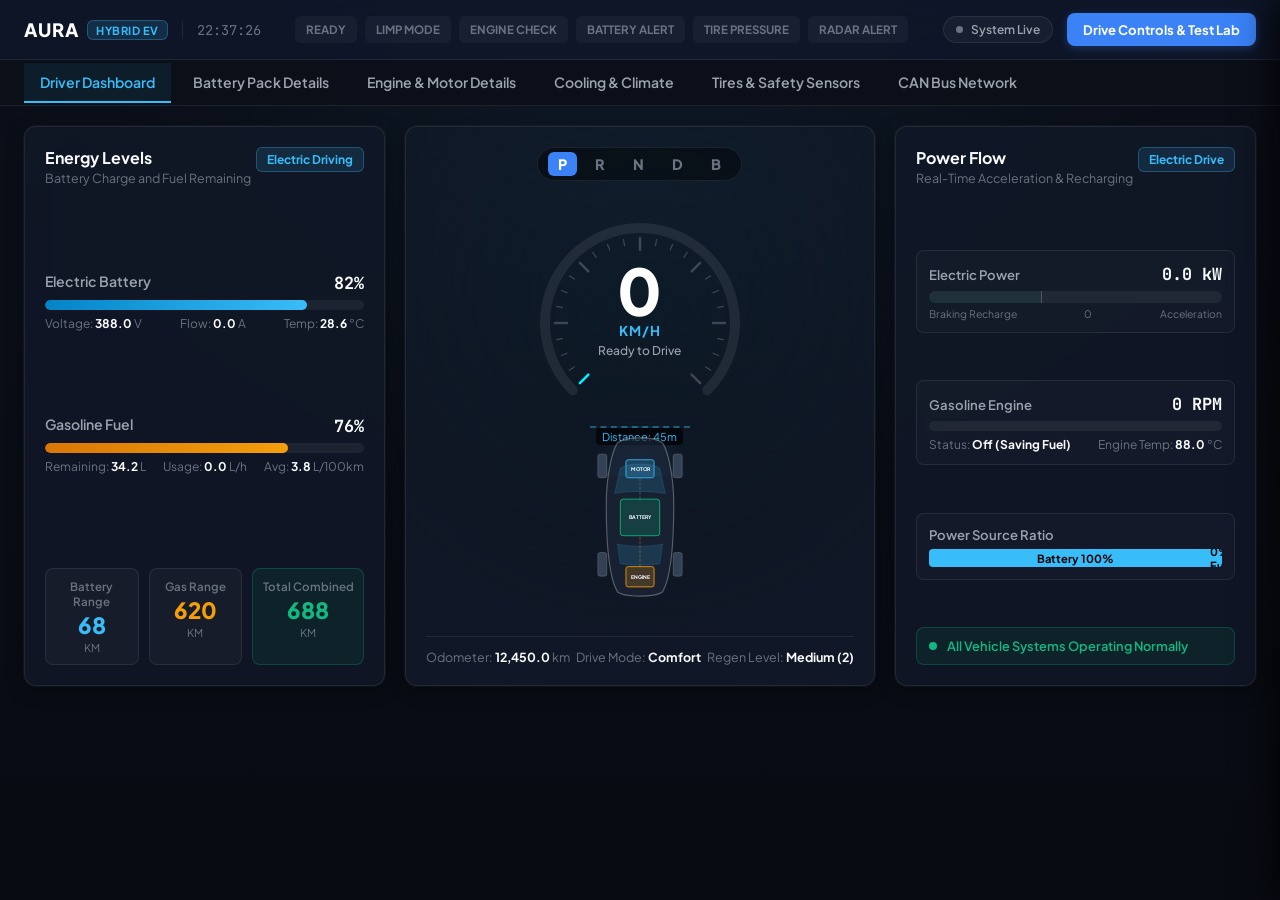
==== static/index.html @ 68050542 "Initial commit: AURA Hybrid EV dashboard & simulation architecture" ====
<!DOCTYPE html>
<html lang="en">
<head>
  <meta charset="UTF-8">
  <meta name="viewport" content="width=device-width, initial-scale=1.0">
  <title>AURA Hybrid Electric Vehicle Dashboard</title>
  <link rel="preconnect" href="https://fonts.googleapis.com">
  <link rel="preconnect" href="https://fonts.gstatic.com" crossorigin>
  <link href="https://fonts.googleapis.com/css2?family=Plus+Jakarta+Sans:wght@400;500;600;700;800&family=JetBrains+Mono:wght@400;600&display=swap" rel="stylesheet">
  <link rel="stylesheet" href="/static/css/dashboard.css">
</head>
<body class="theme-clean-dark">

  <!-- Top Status Bar -->
  <header class="cluster-header">
    <div class="header-left">
      <div class="brand-logo">
        <span class="brand-text">AURA</span>
        <span class="badge-hybrid">HYBRID EV</span>
      </div>
      <div class="system-time" id="system-time">12:00:00</div>
    </div>

    <!-- Safety Status Indicator Telltales (Clean Minimalist Text Badges) -->
    <div class="header-center-telltales">
      <div class="telltale" id="tt-ready">READY</div>
      <div class="telltale" id="tt-limp">LIMP MODE</div>
      <div class="telltale" id="tt-mil">ENGINE CHECK</div>
      <div class="telltale" id="tt-batt">BATTERY ALERT</div>
      <div class="telltale" id="tt-tpms">TIRE PRESSURE</div>
      <div class="telltale" id="tt-radar">RADAR ALERT</div>
    </div>

    <div class="header-right">
      <div class="status-pill" id="can-bus-indicator">
        <span class="status-dot active"></span>
        <span class="status-text">System Live</span>
      </div>
      <button class="btn-toggle-drawer" id="btn-toggle-controls">Drive Controls & Test Lab</button>
    </div>
  </header>

  <!-- Top Navigation View Tabs -->
  <nav class="view-navbar">
    <button class="nav-tab active" data-tab="cockpit">Driver Dashboard</button>
    <button class="nav-tab" data-tab="bms">Battery Pack Details</button>
    <button class="nav-tab" data-tab="powertrain">Engine & Motor Details</button>
    <button class="nav-tab" data-tab="thermal">Cooling & Climate</button>
    <button class="nav-tab" data-tab="chassis">Tires & Safety Sensors</button>
    <button class="nav-tab" data-tab="can-bus">CAN Bus Network</button>
  </nav>

  <!-- Main Display Screen -->
  <main class="cluster-main">

    <!-- ==================== 1. PRIMARY DRIVER COCKPIT VIEW ==================== -->
    <section class="view-panel active" id="panel-cockpit">
      <div class="cockpit-grid">

        <!-- Left Column: Energy Dual Reservoirs & Range -->
        <div class="cockpit-card energy-card">
          <div class="card-header">
            <div>
              <h3>Energy Levels</h3>
              <span class="card-subtitle">Battery Charge and Fuel Remaining</span>
            </div>
            <span class="badge-mode" id="powertrain-mode-badge">Electric Driving</span>
          </div>

          <!-- Battery SoC -->
          <div class="energy-reservoir">
            <div class="reservoir-header">
              <span class="res-title">Electric Battery</span>
              <span class="res-val" id="disp-soc-pct">82%</span>
            </div>
            <div class="progress-track">
              <div class="progress-bar bar-battery" id="bar-battery-soc" style="width: 82%;"></div>
            </div>
            <div class="reservoir-sub">
              <span>Voltage: <strong id="disp-pack-v">388.0</strong> V</span>
              <span>Flow: <strong id="disp-pack-a">0.0</strong> A</span>
              <span>Temp: <strong id="disp-pack-temp">28.6</strong> °C</span>
            </div>
          </div>

          <!-- Fuel Tank -->
          <div class="energy-reservoir">
            <div class="reservoir-header">
              <span class="res-title">Gasoline Fuel</span>
              <span class="res-val" id="disp-fuel-pct">76%</span>
            </div>
            <div class="progress-track">
              <div class="progress-bar bar-fuel" id="bar-fuel-level" style="width: 76%;"></div>
            </div>
            <div class="reservoir-sub">
              <span>Remaining: <strong id="disp-fuel-litres">34.2</strong> L</span>
              <span>Usage: <strong id="disp-fuel-flow">0.0</strong> L/h</span>
              <span>Avg: <strong id="disp-avg-fuel">3.8</strong> L/100km</span>
            </div>
          </div>

          <!-- Range Summary Cards -->
          <div class="range-triad">
            <div class="range-box ev-box">
              <span class="range-label">Battery Range</span>
              <span class="range-number" id="disp-ev-range">68</span>
              <span class="range-unit">KM</span>
            </div>
            <div class="range-box fuel-box">
              <span class="range-label">Gas Range</span>
              <span class="range-number" id="disp-fuel-range">620</span>
              <span class="range-unit">KM</span>
            </div>
            <div class="range-box total-box">
              <span class="range-label">Total Combined</span>
              <span class="range-number" id="disp-total-range">688</span>
              <span class="range-unit">KM</span>
            </div>
          </div>
        </div>

        <!-- Center Column: Speedometer & Car ADAS View -->
        <div class="cockpit-card center-hud-card">
          <!-- Gear Selection Ribbon -->
          <div class="gear-selector-bar">
            <span class="gear-btn active" id="gear-p">P</span>
            <span class="gear-btn" id="gear-r">R</span>
            <span class="gear-btn" id="gear-n">N</span>
            <span class="gear-btn" id="gear-d">D</span>
            <span class="gear-btn" id="gear-b">B</span>
          </div>

          <!-- Speedometer Dial -->
          <div class="speedo-container">
            <canvas id="speedo-canvas" width="320" height="210"></canvas>
            <div class="speedo-overlay">
              <div class="speed-digits" id="disp-speed-kmh">0</div>
              <div class="speed-unit">KM/H</div>
              <div class="speed-sub" id="disp-powertrain-desc">Ready to Drive</div>
            </div>
          </div>

          <!-- Top-Down Car Visualizer -->
          <div class="vehicle-stage">
            <div class="blindspot-radar left" id="radar-blind-l"></div>
            <div class="radar-cone" id="radar-front-cone">
              <span class="radar-dist-tag" id="radar-dist-text">Distance: 45m</span>
            </div>
            <div class="blindspot-radar right" id="radar-blind-r"></div>

            <svg class="car-wireframe-svg" viewBox="0 0 200 320">
              <!-- Vehicle outline -->
              <path d="M 60 30 C 75 18, 125 18, 140 30 C 150 45, 160 90, 160 140 C 160 210, 155 270, 140 295 C 125 305, 75 305, 60 295 C 45 270, 40 210, 40 140 C 40 90, 50 45, 60 30 Z" class="chassis-outline"/>
              <path d="M 65 75 C 80 65, 120 65, 135 75 L 145 120 C 120 115, 80 115, 55 120 Z" class="glass-section"/>
              <path d="M 60 210 C 80 215, 120 215, 140 210 L 135 245 C 115 248, 85 248, 65 245 Z" class="glass-section"/>

              <!-- Tires -->
              <rect x="25" y="50" width="16" height="42" rx="4" class="tire-graphic" id="tire-fl-glyph"/>
              <rect x="159" y="50" width="16" height="42" rx="4" class="tire-graphic" id="tire-fr-glyph"/>
              <rect x="25" y="225" width="16" height="42" rx="4" class="tire-graphic" id="tire-rl-glyph"/>
              <rect x="159" y="225" width="16" height="42" rx="4" class="tire-graphic" id="tire-rr-glyph"/>

              <!-- Components -->
              <rect x="75" y="60" width="50" height="32" rx="4" class="component-box comp-motor"/>
              <text x="100" y="80" text-anchor="middle" class="comp-text">MOTOR</text>

              <rect x="65" y="130" width="70" height="65" rx="5" class="component-box comp-battery"/>
              <text x="100" y="165" text-anchor="middle" class="comp-text">BATTERY</text>

              <rect x="75" y="250" width="50" height="36" rx="4" class="component-box comp-ice"/>
              <text x="100" y="272" text-anchor="middle" class="comp-text">ENGINE</text>

              <!-- Flow lines -->
              <path d="M 100 130 L 100 92" class="flow-line flow-ev" id="flow-batt-motor"/>
              <path d="M 100 250 L 100 195" class="flow-line flow-ice" id="flow-ice-batt"/>
            </svg>
          </div>

          <!-- Bottom Summary Bar -->
          <div class="cockpit-footer-bar">
            <span>Odometer: <strong id="disp-odometer">12,450.0</strong> km</span>
            <span>Drive Mode: <strong id="disp-drive-mode">Comfort</strong></span>
            <span>Regen Level: <strong id="disp-regen-badge">Medium (2)</strong></span>
          </div>
        </div>

        <!-- Right Column: Power Flow & Engine State -->
        <div class="cockpit-card power-card">
          <div class="card-header">
            <div>
              <h3>Power Flow</h3>
              <span class="card-subtitle">Real-Time Acceleration & Recharging</span>
            </div>
            <span class="status-tag" id="disp-flow-status">Electric Drive</span>
          </div>

          <!-- Electric Motor Power / Regen Gauge -->
          <div class="metric-block">
            <div class="metric-header-row">
              <span class="metric-title">Electric Power</span>
              <span class="metric-value" id="disp-motor-kw">0.0 kW</span>
            </div>
            <div class="dual-power-bar">
              <div class="bar-regen-zone">
                <div class="bar-fill regen-fill" id="bar-regen-fill" style="width: 0%;"></div>
              </div>
              <div class="bar-power-zone">
                <div class="bar-fill power-fill" id="bar-power-fill" style="width: 0%;"></div>
              </div>
            </div>
            <div class="power-axis-labels">
              <span>Braking Recharge</span>
              <span>0</span>
              <span>Acceleration</span>
            </div>
          </div>

          <!-- Gas Engine Status -->
          <div class="metric-block">
            <div class="metric-header-row">
              <span class="metric-title">Gasoline Engine</span>
              <span class="metric-value" id="disp-ice-rpm">0 RPM</span>
            </div>
            <div class="progress-track">
              <div class="progress-bar bar-tacho" id="bar-tacho-rpm" style="width: 0%;"></div>
            </div>
            <div class="ice-sub-metrics">
              <span>Status: <strong id="disp-ice-state-text">Off (Saving Fuel)</strong></span>
              <span>Engine Temp: <strong id="disp-ice-temp">88.0</strong> °C</span>
            </div>
          </div>

          <!-- Power Split Ratio -->
          <div class="metric-block">
            <div class="metric-header-row">
              <span class="metric-title">Power Source Ratio</span>
            </div>
            <div class="split-meter">
              <div class="split-segment ev-split" id="split-ev-bar" style="width: 100%;">Battery 100%</div>
              <div class="split-segment ice-split" id="split-ice-bar" style="width: 0%;">0% Fuel</div>
            </div>
          </div>

          <!-- Diagnostic Notification Box -->
          <div class="cockpit-diag-alert" id="cockpit-diag-banner">
            <span class="alert-indicator"></span>
            <span class="alert-text">All Vehicle Systems Operating Normally</span>
          </div>
        </div>

      </div>
    </section>

    <!-- ==================== 2. BMS 96S CELL TAB ==================== -->
    <section class="view-panel" id="panel-bms">
      <div class="view-header">
        <h2>High-Voltage Battery Pack</h2>
        <span class="sub-info">96 Individual Lithium-Ion Cells in Series (350V - 425V DC)</span>
      </div>

      <div class="stats-grid-4">
        <div class="stat-card">
          <span class="stat-title">Charge Remaining</span>
          <span class="stat-value color-cyan" id="bms-soc-large">82.5%</span>
          <span class="stat-note">Usable: 17.1 kWh of 18.0 kWh</span>
        </div>
        <div class="stat-card">
          <span class="stat-title">Battery Health</span>
          <span class="stat-value color-green" id="bms-soh-large">98.2%</span>
          <span class="stat-note">Excellent Condition</span>
        </div>
        <div class="stat-card">
          <span class="stat-title">Voltage & Current</span>
          <span class="stat-value color-gold" id="bms-vi-large">388.0V / 0.0A</span>
          <span class="stat-note">Operating within nominal limits</span>
        </div>
        <div class="stat-card">
          <span class="stat-title">Electrical Safety Isolation</span>
          <span class="stat-value color-green" id="bms-iso-large">3,200 kOhm</span>
          <span class="stat-note">Safe (Threshold: >100 kOhm)</span>
        </div>
      </div>

      <div class="detail-card">
        <div class="detail-card-header">
          <h3>Individual Cell Voltages (96 Cells)</h3>
          <span class="sub-note">Cell Balance Difference: <strong id="bms-cell-delta">0.012 V</strong> (Normal)</span>
        </div>
        <div class="cell-grid-container" id="cell-grid-96">
          <!-- Dynamically populated 96 cell cards -->
        </div>
      </div>
    </section>

    <!-- ==================== 3. POWERTRAIN TAB ==================== -->
    <section class="view-panel" id="panel-powertrain">
      <div class="view-header">
        <h2>Dual Powertrain (Electric + Gas)</h2>
        <span class="sub-info">Electric Motor, Power Inverter, and 1.5L Turbo Gasoline Engine</span>
      </div>

      <div class="grid-2-col">
        <div class="detail-card">
          <h3>Electric Traction Motor & Inverter</h3>
          <div class="data-row"><span>Motor Speed:</span><strong id="pt-motor-rpm">0 RPM</strong></div>
          <div class="data-row"><span>Motor Torque:</span><strong id="pt-motor-torque">0.0 Nm</strong></div>
          <div class="data-row"><span>Power Output / Regen:</span><strong id="pt-motor-power">0.0 kW</strong></div>
          <div class="data-row"><span>Inverter Efficiency:</span><strong id="pt-inverter-eff">95.0%</strong></div>
          <div class="data-row"><span>Motor Temperature:</span><strong id="pt-motor-temp">38.0 °C (Normal)</strong></div>
          <div class="data-row"><span>Inverter Temperature:</span><strong id="pt-inv-temp">42.0 °C (Normal)</strong></div>
        </div>

        <div class="detail-card">
          <h3>1.5L Turbocharged Gasoline Engine</h3>
          <div class="data-row"><span>Engine State:</span><strong id="pt-ice-state">Off (Saving Fuel)</strong></div>
          <div class="data-row"><span>Engine RPM:</span><strong id="pt-ice-rpm">0 RPM</strong></div>
          <div class="data-row"><span>Engine Torque:</span><strong id="pt-ice-torque">0.0 Nm</strong></div>
          <div class="data-row"><span>Engine Power:</span><strong id="pt-ice-power">0.0 kW</strong></div>
          <div class="data-row"><span>Coolant Temperature:</span><strong id="pt-ice-coolant">88.0 °C</strong></div>
          <div class="data-row"><span>Fuel Consumption Rate:</span><strong id="pt-ice-fuel-rate">0.0 L/hour</strong></div>
        </div>

        <div class="detail-card full-width">
          <h3>How the Hybrid System Intelligently Switches Power</h3>
          <div class="hcu-modes-diagram">
            <div class="hcu-mode-box" id="hcu-box-ev">
              <h4>1. Pure Electric Mode</h4>
              <p>Engine is completely off. The car runs 100% on battery power with zero tailpipe emissions.</p>
            </div>
            <div class="hcu-mode-box" id="hcu-box-series">
              <h4>2. Series Hybrid Mode</h4>
              <p>Engine turns on quietly to act as an onboard generator, charging the battery while driving.</p>
            </div>
            <div class="hcu-mode-box" id="hcu-box-parallel">
              <h4>3. Parallel Boost Mode</h4>
              <p>Both engine and electric motor work together for maximum acceleration and uphill climbing.</p>
            </div>
            <div class="hcu-mode-box" id="hcu-box-direct">
              <h4>4. Engine Highway Cruise</h4>
              <p>Engine directly drives the wheels at high speeds where gasoline engines are most efficient.</p>
            </div>
            <div class="hcu-mode-box" id="hcu-box-regen">
              <h4>5. Regenerative Braking</h4>
              <p>When slowing down, the motor acts as a generator to recharge the battery using kinetic energy.</p>
            </div>
          </div>
        </div>
      </div>
    </section>

    <!-- ==================== 4. THERMAL & CABIN TAB ==================== -->
    <section class="view-panel" id="panel-thermal">
      <div class="view-header">
        <h2>Cooling & Cabin Climate</h2>
        <span class="sub-info">Active Battery Cooling, Engine Radiator, and Air Conditioning</span>
      </div>

      <div class="grid-3-col">
        <div class="detail-card">
          <h3>Battery & Inverter Cooling</h3>
          <div class="data-row"><span>Coolant Flow Rate:</span><strong id="th-flow-rate">12.0 L/min</strong></div>
          <div class="data-row"><span>Coolant Temp:</span><strong id="th-coolant-temp">25.0 °C</strong></div>
          <div class="data-row"><span>Battery Temp:</span><strong id="th-batt-temp">28.6 °C</strong></div>
          <div class="data-row"><span>Status:</span><strong class="color-green">Optimal Range</strong></div>
        </div>

        <div class="detail-card">
          <h3>Engine Radiator</h3>
          <div class="data-row"><span>Engine Coolant:</span><strong id="th-ice-coolant-2">88.0 °C</strong></div>
          <div class="data-row"><span>Radiator Fan Speed:</span><strong id="th-fan-pct">25 %</strong></div>
          <div class="data-row"><span>Thermostat:</span><strong>Regulating</strong></div>
          <div class="data-row"><span>Status:</span><strong class="color-green">Normal Temp</strong></div>
        </div>

        <div class="detail-card">
          <h3>Cabin Air Conditioning (HVAC)</h3>
          <div class="data-row"><span>Cabin Temperature:</span><strong id="th-cabin-temp">22.5 °C</strong></div>
          <div class="data-row"><span>Target Setpoint:</span><strong id="th-cabin-target">21.0 °C</strong></div>
          <div class="data-row"><span>AC Power Usage:</span><strong id="th-hvac-power">1.2 kW</strong></div>
          <div class="data-row"><span>Outside Temp:</span><strong id="th-ambient-temp">24.0 °C</strong></div>
        </div>
      </div>
    </section>

    <!-- ==================== 5. CHASSIS & TIRES TAB ==================== -->
    <section class="view-panel" id="panel-chassis">
      <div class="view-header">
        <h2>Tires & Driver Safety Sensors</h2>
        <span class="sub-info">Tire Pressure Monitoring (TPMS) and Forward Distance Radar</span>
      </div>

      <div class="grid-2-col">
        <div class="detail-card">
          <h3>Tire Pressures & Temperatures</h3>
          <div class="tpms-layout">
            <div class="tpms-box" id="tpms-fl">
              <span class="tpms-pos">Front Left</span>
              <span class="tpms-psi" id="tpms-fl-psi">35.2 PSI</span>
              <span class="tpms-temp" id="tpms-fl-temp">32.0 °C</span>
            </div>
            <div class="tpms-box" id="tpms-fr">
              <span class="tpms-pos">Front Right</span>
              <span class="tpms-psi" id="tpms-fr-psi">35.1 PSI</span>
              <span class="tpms-temp" id="tpms-fr-temp">32.5 °C</span>
            </div>
            <div class="tpms-box" id="tpms-rl">
              <span class="tpms-pos">Rear Left</span>
              <span class="tpms-psi" id="tpms-rl-psi">34.9 PSI</span>
              <span class="tpms-temp" id="tpms-rl-temp">31.8 °C</span>
            </div>
            <div class="tpms-box" id="tpms-rr">
              <span class="tpms-pos">Rear Right</span>
              <span class="tpms-psi" id="tpms-rr-psi">35.0 PSI</span>
              <span class="tpms-temp" id="tpms-rr-temp">31.9 °C</span>
            </div>
          </div>
          <div class="tpms-footer">Recommended standard pressure: 34 - 36 PSI</div>
        </div>

        <div class="detail-card">
          <h3>Active Driver Safety (ADAS)</h3>
          <div class="data-row"><span>Vehicle Ahead Distance:</span><strong id="adas-dist">45.0 m</strong></div>
          <div class="data-row"><span>Left Blind Spot:</span><strong id="adas-bs-l">Clear</strong></div>
          <div class="data-row"><span>Right Blind Spot:</span><strong id="adas-bs-r">Clear</strong></div>
          <div class="data-row"><span>Lane Keeping:</span><strong id="adas-ldw">In Lane</strong></div>
          <div class="data-row"><span>Anti-Lock Brakes (ABS):</span><strong class="color-green">Ready</strong></div>
          <div class="data-row"><span>Traction Control:</span><strong class="color-green">Active</strong></div>
        </div>
      </div>
    </section>

    <!-- ==================== 6. CAN BUS TAB ==================== -->
    <section class="view-panel" id="panel-can-bus">
      <div class="view-header">
        <h2>Automotive CAN Bus Network</h2>
        <span class="sub-info">Standard Controller Area Network Messages Transmitted Between Vehicle Computers</span>
      </div>

      <div class="stats-grid-4">
        <div class="stat-card">
          <span class="stat-title">Total Messages Sent</span>
          <span class="stat-value color-cyan" id="can-total-frames">0</span>
        </div>
        <div class="stat-card">
          <span class="stat-title">Bus Network Load</span>
          <span class="stat-value color-green" id="can-bus-load">18.5%</span>
        </div>
        <div class="stat-card">
          <span class="stat-title">Speed / Cycle Rate</span>
          <span class="stat-value">50 Hz (20ms)</span>
        </div>
        <div class="stat-card">
          <span class="stat-title">Bus Health</span>
          <span class="stat-value color-green">Healthy (No Errors)</span>
        </div>
      </div>

      <div class="detail-card">
        <table class="can-table">
          <thead>
            <tr>
              <th>CAN ID</th>
              <th>Message Description</th>
              <th>Transmitting Computer</th>
              <th>Rate</th>
              <th>Signals & Values</th>
            </tr>
          </thead>
          <tbody id="can-frames-table-body">
            <!-- Dynamically populated CAN frames -->
          </tbody>
        </table>
      </div>
    </section>

  </main>

  <!-- ==================== INTERACTIVE CONTROLS & TEST LAB DRAWER ==================== -->
  <aside class="controls-drawer" id="controls-drawer">
    <div class="drawer-header">
      <div>
        <h3>Vehicle Controls & Test Lab</h3>
        <span class="drawer-subtitle">Drive manually or test vehicle safety reactions</span>
      </div>
      <button class="btn-close-drawer" id="btn-close-drawer">✕</button>
    </div>

    <div class="drawer-content">

      <!-- Section 1: Driving Controls -->
      <div class="drawer-section">
        <h4>1. Driver Controls</h4>

        <div class="control-row">
          <label>Accelerator Pedal: <strong id="val-accel-slider">0%</strong></label>
          <input type="range" min="0" max="100" value="0" class="slider-accent" id="slider-accel">
        </div>

        <div class="control-row">
          <label>Brake Pedal: <strong id="val-brake-slider">0%</strong></label>
          <input type="range" min="0" max="100" value="0" class="slider-brake" id="slider-brake">
        </div>

        <div class="control-row">
          <label>Gear Shift:</label>
          <div class="btn-group">
            <button class="btn-gear active" data-gear="P">Park (P)</button>
            <button class="btn-gear" data-gear="R">Reverse (R)</button>
            <button class="btn-gear" data-gear="N">Neutral (N)</button>
            <button class="btn-gear" data-gear="D">Drive (D)</button>
            <button class="btn-gear" data-gear="B">Brake Regen (B)</button>
          </div>
        </div>

        <div class="control-row">
          <label>Drive Mode:</label>
          <div class="btn-group">
            <button class="btn-mode" data-mode="ECO">Eco</button>
            <button class="btn-mode active" data-mode="COMFORT">Comfort</button>
            <button class="btn-mode" data-mode="SPORT">Sport</button>
            <button class="btn-mode" data-mode="EV_HOLD">Hold Battery</button>
          </div>
        </div>

        <div class="control-row">
          <label>Braking Energy Recovery:</label>
          <div class="btn-group">
            <button class="btn-regen" data-regen="0">Off</button>
            <button class="btn-regen" data-regen="1">Low</button>
            <button class="btn-regen active" data-regen="2">Medium</button>
            <button class="btn-regen" data-regen="3">One-Pedal</button>
          </div>
        </div>

        <div class="control-row">
          <label>Automated Driving Simulation:</label>
          <button class="btn-action" id="btn-auto-drive">Start Automatic Driving Profile</button>
        </div>
      </div>

      <!-- Section 2: Fault Injection Lab -->
      <div class="drawer-section">
        <h4>2. Safety Test Lab (Simulate Issues)</h4>
        <p class="section-desc">Click any scenario below to see how the dashboard and vehicle computer protect the car and notify the driver:</p>

        <div class="fault-grid">
          <button class="btn-fault" data-fault="bms_overheat">Battery Overheat</button>
          <button class="btn-fault" data-fault="cell_imbalance">Battery Cell Imbalance</button>
          <button class="btn-fault" data-fault="isolation_loss">Electrical Isolation Loss</button>
          <button class="btn-fault" data-fault="inverter_overheat">Inverter Overheat</button>
          <button class="btn-fault" data-fault="engine_misfire">Engine Cylinder Misfire</button>
          <button class="btn-fault" data-fault="engine_overheat">Engine Coolant Overheat</button>
          <button class="btn-fault" data-fault="tire_leak">Front Left Tire Puncture</button>
          <button class="btn-fault" data-fault="radar_blind">Radar Sensor Blocked</button>
        </div>

        <button class="btn-reset-faults" id="btn-reset-all-faults">Reset All Issues & Clear Warnings</button>
      </div>

      <!-- Section 3: Diagnostic Trouble Codes -->
      <div class="drawer-section">
        <h4>3. Vehicle Diagnostic Codes</h4>
        <div class="active-dtc-container" id="drawer-dtc-list">
          <div class="no-dtc">All vehicle computers reporting 0 issues.</div>
        </div>
      </div>

    </div>
  </aside>

  <!-- Scripts -->
  <script src="/static/js/gauges.js"></script>
  <script src="/static/js/app.js"></script>
</body>
</html>
---- static/css/dashboard.css ----
/* dashboard.css - Clean, Modern, Accessible Automotive Dashboard Theme */

:root {
  --bg-main: #0b0f19;
  --bg-surface: #111827;
  --bg-card: rgba(17, 24, 39, 0.85);
  --bg-card-hover: rgba(31, 41, 55, 0.9);
  
  --border-subtle: rgba(255, 255, 255, 0.08);
  --border-active: rgba(56, 189, 248, 0.5);

  --accent-cyan: #38bdf8;
  --accent-blue: #3b82f6;
  --accent-green: #10b981;
  --accent-amber: #f59e0b;
  --accent-red: #ef4444;

  --text-main: #f9fafb;
  --text-secondary: #9ca3af;
  --text-muted: #6b7280;

  --font-sans: 'Plus Jakarta Sans', -apple-system, BlinkMacSystemFont, sans-serif;
  --font-mono: 'JetBrains Mono', monospace;

  --shadow-card: 0 4px 20px -2px rgba(0, 0, 0, 0.4), 0 0 0 1px rgba(255, 255, 255, 0.05);
  --radius-lg: 12px;
  --radius-md: 8px;
  --radius-sm: 6px;
}

* {
  box-sizing: border-box;
  margin: 0;
  padding: 0;
  user-select: none;
}

body.theme-clean-dark {
  background-color: var(--bg-main);
  background-image: 
    radial-gradient(circle at 50% 0%, rgba(56, 189, 248, 0.06) 0%, transparent 50%),
    linear-gradient(180deg, #0b0f19 0%, #080b12 100%);
  color: var(--text-main);
  font-family: var(--font-sans);
  min-height: 100vh;
  overflow-x: hidden;
  display: flex;
  flex-direction: column;
}

/* ==================== 1. TOP HEADER ==================== */
.cluster-header {
  height: 60px;
  background: rgba(15, 23, 42, 0.9);
  backdrop-filter: blur(12px);
  border-bottom: 1px solid var(--border-subtle);
  display: flex;
  align-items: center;
  justify-content: space-between;
  padding: 0 24px;
  position: sticky;
  top: 0;
  z-index: 100;
}

.header-left {
  display: flex;
  align-items: center;
  gap: 14px;
}

.brand-logo {
  display: flex;
  align-items: center;
  gap: 8px;
  font-size: 1.15rem;
  font-weight: 800;
  letter-spacing: 1px;
}

.brand-text {
  color: #fff;
}

.badge-hybrid {
  font-size: 0.7rem;
  font-weight: 700;
  background: rgba(56, 189, 248, 0.15);
  color: var(--accent-cyan);
  border: 1px solid rgba(56, 189, 248, 0.3);
  padding: 2px 8px;
  border-radius: var(--radius-sm);
  letter-spacing: 0.5px;
}

.system-time {
  font-family: var(--font-mono);
  font-size: 0.85rem;
  color: var(--text-muted);
  border-left: 1px solid var(--border-subtle);
  padding-left: 14px;
}

.header-center-telltales {
  display: flex;
  align-items: center;
  gap: 8px;
}

.telltale {
  font-size: 0.72rem;
  font-weight: 700;
  color: var(--text-muted);
  background: rgba(255, 255, 255, 0.04);
  padding: 5px 10px;
  border-radius: var(--radius-sm);
  border: 1px solid transparent;
  transition: all 0.25s ease;
}

.telltale.active-ready {
  color: var(--accent-green);
  background: rgba(16, 185, 129, 0.12);
  border-color: rgba(16, 185, 129, 0.3);
}

.telltale.active-warning {
  color: var(--accent-amber);
  background: rgba(245, 158, 11, 0.15);
  border-color: rgba(245, 158, 11, 0.4);
}

.telltale.active-critical {
  color: #fff;
  background: var(--accent-red);
  border-color: var(--accent-red);
  box-shadow: 0 0 12px rgba(239, 68, 68, 0.5);
  animation: pulse-crit 1s infinite alternate;
}

@keyframes pulse-crit {
  0% { opacity: 0.8; }
  100% { opacity: 1; }
}

.header-right {
  display: flex;
  align-items: center;
  gap: 14px;
}

.status-pill {
  display: flex;
  align-items: center;
  gap: 8px;
  background: rgba(255, 255, 255, 0.04);
  border: 1px solid var(--border-subtle);
  padding: 5px 12px;
  border-radius: 20px;
  font-size: 0.75rem;
  font-weight: 600;
  color: var(--text-secondary);
}

.status-dot {
  width: 7px;
  height: 7px;
  border-radius: 50%;
  background: var(--text-muted);
}

.status-dot.active {
  background: var(--accent-green);
  box-shadow: 0 0 6px var(--accent-green);
}

.btn-toggle-drawer {
  background: var(--accent-blue);
  border: none;
  color: #fff;
  font-family: var(--font-sans);
  font-size: 0.82rem;
  font-weight: 700;
  padding: 8px 16px;
  border-radius: var(--radius-md);
  cursor: pointer;
  box-shadow: 0 2px 8px rgba(59, 130, 246, 0.3);
  transition: all 0.2s ease;
}

.btn-toggle-drawer:hover {
  background: #2563eb;
  transform: translateY(-1px);
}

/* ==================== 2. NAVIGATION BAR ==================== */
.view-navbar {
  height: 46px;
  background: rgba(11, 15, 25, 0.95);
  border-bottom: 1px solid var(--border-subtle);
  display: flex;
  align-items: center;
  padding: 0 24px;
  gap: 6px;
  overflow-x: auto;
}

.nav-tab {
  background: transparent;
  border: none;
  border-bottom: 2px solid transparent;
  color: var(--text-secondary);
  font-family: var(--font-sans);
  font-size: 0.88rem;
  font-weight: 600;
  padding: 10px 16px;
  cursor: pointer;
  transition: all 0.2s ease;
  white-space: nowrap;
}

.nav-tab:hover {
  color: var(--text-main);
  background: rgba(255, 255, 255, 0.03);
}

.nav-tab.active {
  color: var(--accent-cyan);
  border-bottom-color: var(--accent-cyan);
  background: rgba(56, 189, 248, 0.08);
}

/* ==================== 3. MAIN DISPLAY PANELS ==================== */
.cluster-main {
  flex: 1;
  padding: 20px 24px;
  max-width: 1680px;
  width: 100%;
  margin: 0 auto;
}

.view-panel {
  display: none;
  animation: fadeIn 0.25s ease-out;
}

.view-panel.active {
  display: block;
}

@keyframes fadeIn {
  from { opacity: 0; transform: translateY(4px); }
  to { opacity: 1; transform: translateY(0); }
}

.view-header {
  margin-bottom: 20px;
}

.view-header h2 {
  font-size: 1.35rem;
  font-weight: 700;
  color: var(--text-main);
}

.view-header .sub-info {
  font-size: 0.85rem;
  color: var(--text-muted);
}

/* ==================== 4. DRIVER COCKPIT GRID ==================== */
.cockpit-grid {
  display: grid;
  grid-template-columns: 1fr 1.3fr 1fr;
  gap: 20px;
  min-height: 560px;
}

.cockpit-card {
  background: var(--bg-card);
  backdrop-filter: blur(16px);
  border: 1px solid var(--border-subtle);
  border-radius: var(--radius-lg);
  padding: 20px;
  box-shadow: var(--shadow-card);
  display: flex;
  flex-direction: column;
  justify-content: space-between;
}

.card-header {
  display: flex;
  align-items: flex-start;
  justify-content: space-between;
  margin-bottom: 16px;
}

.card-header h3 {
  font-size: 1rem;
  font-weight: 700;
  color: var(--text-main);
}

.card-subtitle {
  font-size: 0.78rem;
  color: var(--text-muted);
  display: block;
  margin-top: 2px;
}

.badge-mode, .status-tag {
  background: rgba(56, 189, 248, 0.12);
  border: 1px solid rgba(56, 189, 248, 0.3);
  color: var(--accent-cyan);
  font-size: 0.75rem;
  font-weight: 700;
  padding: 4px 10px;
  border-radius: var(--radius-sm);
}

/* Energy Reservoirs */
.energy-reservoir {
  margin-bottom: 14px;
}

.reservoir-header {
  display: flex;
  justify-content: space-between;
  font-size: 0.88rem;
  font-weight: 600;
  margin-bottom: 6px;
}

.res-title {
  color: var(--text-secondary);
}

.res-val {
  font-family: var(--font-mono);
  font-size: 1.05rem;
  font-weight: 700;
  color: var(--text-main);
}

.progress-track {
  height: 10px;
  background: rgba(255, 255, 255, 0.06);
  border-radius: 5px;
  overflow: hidden;
  margin-bottom: 6px;
}

.progress-bar {
  height: 100%;
  border-radius: 5px;
  transition: width 0.3s ease;
}

.bar-battery {
  background: linear-gradient(90deg, #0284c7 0%, var(--accent-cyan) 100%);
}

.bar-fuel {
  background: linear-gradient(90deg, #d97706 0%, var(--accent-amber) 100%);
}

.reservoir-sub {
  display: flex;
  justify-content: space-between;
  font-size: 0.75rem;
  color: var(--text-muted);
}

.reservoir-sub strong {
  color: var(--text-main);
}

/* Range Summary Triad */
.range-triad {
  display: grid;
  grid-template-columns: 1fr 1fr 1.2fr;
  gap: 10px;
  margin-top: 10px;
}

.range-box {
  background: rgba(255, 255, 255, 0.03);
  border: 1px solid var(--border-subtle);
  border-radius: var(--radius-md);
  padding: 10px 8px;
  text-align: center;
  display: flex;
  flex-direction: column;
}

.range-label {
  font-size: 0.72rem;
  font-weight: 600;
  color: var(--text-muted);
}

.range-number {
  font-size: 1.4rem;
  font-weight: 800;
  color: var(--text-main);
  margin: 2px 0;
}

.range-unit {
  font-size: 0.68rem;
  color: var(--text-muted);
}

.ev-box .range-number { color: var(--accent-cyan); }
.fuel-box .range-number { color: var(--accent-amber); }
.total-box {
  background: rgba(16, 185, 129, 0.08);
  border-color: rgba(16, 185, 129, 0.25);
}
.total-box .range-number { color: var(--accent-green); }

/* Center HUD Column */
.center-hud-card {
  align-items: center;
  background: radial-gradient(circle at 50% 30%, rgba(56, 189, 248, 0.05) 0%, rgba(17, 24, 39, 0.95) 75%);
}

.gear-selector-bar {
  display: flex;
  gap: 8px;
  background: rgba(0, 0, 0, 0.4);
  padding: 4px 10px;
  border-radius: 20px;
  border: 1px solid var(--border-subtle);
}

.gear-btn {
  font-size: 0.9rem;
  font-weight: 800;
  color: var(--text-muted);
  padding: 3px 10px;
  border-radius: var(--radius-sm);
  transition: all 0.2s ease;
}

.gear-btn.active {
  color: #fff;
  background: var(--accent-blue);
}

.speedo-container {
  position: relative;
  width: 320px;
  height: 200px;
  display: flex;
  align-items: center;
  justify-content: center;
}

#speedo-canvas {
  position: absolute;
  top: 0; left: 0;
}

.speedo-overlay {
  position: absolute;
  top: 55px;
  display: flex;
  flex-direction: column;
  align-items: center;
}

.speed-digits {
  font-size: 4rem;
  font-weight: 800;
  line-height: 1;
  color: #fff;
}

.speed-unit {
  font-size: 0.85rem;
  font-weight: 700;
  color: var(--accent-cyan);
  letter-spacing: 1px;
}

.speed-sub {
  font-size: 0.75rem;
  font-weight: 500;
  color: var(--text-secondary);
  margin-top: 4px;
}

/* Vehicle Stage */
.vehicle-stage {
  position: relative;
  width: 200px;
  height: 180px;
  margin: 0 auto;
  display: flex;
  align-items: center;
  justify-content: center;
}

.car-wireframe-svg {
  width: 130px;
  height: 180px;
  z-index: 2;
}

.chassis-outline {
  fill: rgba(30, 41, 59, 0.6);
  stroke: rgba(255, 255, 255, 0.3);
  stroke-width: 2;
}

.glass-section {
  fill: rgba(56, 189, 248, 0.15);
  stroke: rgba(56, 189, 248, 0.3);
  stroke-width: 1;
}

.tire-graphic {
  fill: #334155;
  stroke: rgba(255, 255, 255, 0.2);
  stroke-width: 1.5;
  transition: all 0.3s ease;
}

.tire-graphic.tire-fault {
  fill: rgba(239, 68, 68, 0.5);
  stroke: var(--accent-red);
}

.component-box {
  stroke-width: 1.5;
}

.comp-motor { fill: rgba(56, 189, 248, 0.2); stroke: var(--accent-cyan); }
.comp-battery { fill: rgba(16, 185, 129, 0.2); stroke: var(--accent-green); }
.comp-ice { fill: rgba(245, 158, 11, 0.2); stroke: var(--accent-amber); }

.comp-text {
  font-family: var(--font-sans);
  font-size: 9px;
  font-weight: 700;
  fill: #fff;
}

.flow-line {
  stroke-width: 3;
  stroke-dasharray: 5 3;
  animation: flowDash 0.8s linear infinite;
  opacity: 0.2;
  transition: opacity 0.3s ease;
}

.flow-line.active { opacity: 1; }
.flow-ev { stroke: var(--accent-cyan); }
.flow-ice { stroke: var(--accent-amber); }

@keyframes flowDash {
  from { stroke-dashoffset: 16; }
  to { stroke-dashoffset: 0; }
}

.radar-cone {
  position: absolute;
  top: 0;
  width: 100px;
  height: 50px;
  border-top: 2px dashed rgba(56, 189, 248, 0.4);
  background: radial-gradient(ellipse at 50% 100%, rgba(56, 189, 248, 0.12) 0%, transparent 70%);
  display: flex;
  align-items: flex-start;
  justify-content: center;
  z-index: 1;
}

.radar-dist-tag {
  font-size: 0.68rem;
  color: var(--accent-cyan);
  background: rgba(0, 0, 0, 0.7);
  padding: 2px 6px;
  border-radius: 4px;
}

.blindspot-radar {
  position: absolute;
  width: 20px;
  height: 50px;
  border-radius: 6px;
  opacity: 0;
  transition: opacity 0.2s ease;
}

.blindspot-radar.left { left: 4px; }
.blindspot-radar.right { right: 4px; }

.blindspot-radar.active {
  opacity: 1;
  background: rgba(245, 158, 11, 0.25);
  border: 1px solid var(--accent-amber);
}

.cockpit-footer-bar {
  width: 100%;
  display: flex;
  justify-content: space-between;
  font-size: 0.78rem;
  color: var(--text-muted);
  border-top: 1px solid var(--border-subtle);
  padding-top: 12px;
  margin-top: 8px;
}

.cockpit-footer-bar strong {
  color: var(--text-main);
}

/* Right Column: Metrics */
.power-card {
  gap: 14px;
}

.metric-block {
  background: rgba(255, 255, 255, 0.02);
  border: 1px solid var(--border-subtle);
  border-radius: var(--radius-md);
  padding: 12px;
}

.metric-header-row {
  display: flex;
  justify-content: space-between;
  align-items: baseline;
  margin-bottom: 6px;
}

.metric-title {
  font-size: 0.82rem;
  font-weight: 600;
  color: var(--text-secondary);
}

.metric-value {
  font-family: var(--font-mono);
  font-size: 1.05rem;
  font-weight: 700;
  color: var(--text-main);
}

.dual-power-bar {
  display: grid;
  grid-template-columns: 1fr 1.6fr;
  height: 12px;
  background: rgba(255, 255, 255, 0.06);
  border-radius: 6px;
  overflow: hidden;
}

.bar-regen-zone {
  display: flex;
  justify-content: flex-end;
  background: rgba(16, 185, 129, 0.05);
  border-right: 1px solid rgba(255, 255, 255, 0.2);
}

.regen-fill {
  background: var(--accent-green);
  height: 100%;
}

.bar-power-zone {
  display: flex;
  justify-content: flex-start;
}

.power-fill {
  background: var(--accent-cyan);
  height: 100%;
}

.power-axis-labels {
  display: flex;
  justify-content: space-between;
  font-size: 0.65rem;
  color: var(--text-muted);
  margin-top: 4px;
}

.bar-tacho {
  background: linear-gradient(90deg, #10b981 0%, #f59e0b 70%, #ef4444 95%);
}

.ice-sub-metrics {
  display: flex;
  justify-content: space-between;
  font-size: 0.75rem;
  color: var(--text-muted);
  margin-top: 6px;
}

.ice-sub-metrics strong { color: var(--text-main); }

.split-meter {
  height: 18px;
  background: rgba(0, 0, 0, 0.4);
  border-radius: 4px;
  overflow: hidden;
  display: flex;
}

.split-segment {
  display: flex;
  align-items: center;
  justify-content: center;
  font-size: 0.7rem;
  font-weight: 700;
  color: #fff;
  transition: width 0.3s ease;
}

.ev-split { background: var(--accent-cyan); color: #000; }
.ice-split { background: var(--accent-amber); color: #000; }

.cockpit-diag-alert {
  background: rgba(16, 185, 129, 0.08);
  border: 1px solid rgba(16, 185, 129, 0.25);
  border-radius: var(--radius-md);
  padding: 10px 12px;
  display: flex;
  align-items: center;
  gap: 10px;
  font-size: 0.8rem;
  font-weight: 600;
  color: var(--accent-green);
  transition: all 0.3s ease;
}

.alert-indicator {
  width: 8px;
  height: 8px;
  border-radius: 50%;
  background: var(--accent-green);
}

.cockpit-diag-alert.warning-mode {
  background: rgba(239, 68, 68, 0.12);
  border-color: rgba(239, 68, 68, 0.4);
  color: var(--accent-red);
}

.cockpit-diag-alert.warning-mode .alert-indicator {
  background: var(--accent-red);
}

/* ==================== 5. CARDS & GRIDS (TABS) ==================== */
.stats-grid-4 {
  display: grid;
  grid-template-columns: repeat(4, 1fr);
  gap: 16px;
  margin-bottom: 20px;
}

.grid-2-col {
  display: grid;
  grid-template-columns: 1fr 1fr;
  gap: 20px;
}

.grid-3-col {
  display: grid;
  grid-template-columns: repeat(3, 1fr);
  gap: 20px;
}

.stat-card {
  background: var(--bg-card);
  border: 1px solid var(--border-subtle);
  border-radius: var(--radius-lg);
  padding: 16px;
  display: flex;
  flex-direction: column;
}

.stat-title {
  font-size: 0.8rem;
  font-weight: 600;
  color: var(--text-muted);
}

.stat-value {
  font-size: 1.5rem;
  font-weight: 800;
  margin: 6px 0;
  color: var(--text-main);
}

.stat-note {
  font-size: 0.75rem;
  color: var(--text-secondary);
}

.color-cyan { color: var(--accent-cyan); }
.color-green { color: var(--accent-green); }
.color-gold { color: var(--accent-amber); }
.color-red { color: var(--accent-red); }

.detail-card {
  background: var(--bg-card);
  border: 1px solid var(--border-subtle);
  border-radius: var(--radius-lg);
  padding: 20px;
}

.detail-card.full-width {
  grid-column: 1 / -1;
}

.detail-card h3 {
  font-size: 0.95rem;
  font-weight: 700;
  color: var(--text-main);
  margin-bottom: 14px;
}

.detail-card-header {
  display: flex;
  justify-content: space-between;
  align-items: center;
  margin-bottom: 14px;
}

.sub-note {
  font-size: 0.8rem;
  color: var(--text-muted);
}

.sub-note strong {
  color: var(--accent-green);
}

.data-row {
  display: flex;
  justify-content: space-between;
  padding: 8px 0;
  border-bottom: 1px solid rgba(255, 255, 255, 0.04);
  font-size: 0.85rem;
  color: var(--text-secondary);
}

.data-row strong {
  color: var(--text-main);
}

/* 96 Cell Grid */
.cell-grid-container {
  display: grid;
  grid-template-columns: repeat(16, 1fr);
  gap: 6px;
  max-height: 380px;
  overflow-y: auto;
}

.cell-block {
  background: rgba(255, 255, 255, 0.03);
  border: 1px solid var(--border-subtle);
  border-radius: 4px;
  padding: 6px 2px;
  text-align: center;
  font-size: 0.68rem;
}

.cell-block .cell-num {
  color: var(--text-muted);
  font-size: 0.58rem;
  display: block;
}

.cell-block .cell-v {
  font-weight: 700;
  color: var(--accent-cyan);
}

.cell-block.cell-fault {
  background: rgba(239, 68, 68, 0.2);
  border-color: var(--accent-red);
}

.cell-block.cell-fault .cell-v {
  color: var(--accent-red);
}

/* Modes Diagram */
.hcu-modes-diagram {
  display: grid;
  grid-template-columns: repeat(5, 1fr);
  gap: 12px;
}

.hcu-mode-box {
  background: rgba(255, 255, 255, 0.03);
  border: 1px solid var(--border-subtle);
  border-radius: var(--radius-md);
  padding: 14px 12px;
  transition: all 0.2s ease;
}

.hcu-mode-box h4 {
  font-size: 0.85rem;
  font-weight: 700;
  color: var(--text-secondary);
  margin-bottom: 6px;
}

.hcu-mode-box p {
  font-size: 0.75rem;
  color: var(--text-muted);
  line-height: 1.4;
}

.hcu-mode-box.active-mode {
  border-color: var(--accent-cyan);
  background: rgba(56, 189, 248, 0.1);
}

.hcu-mode-box.active-mode h4 {
  color: var(--accent-cyan);
}

/* TPMS Layout */
.tpms-layout {
  display: grid;
  grid-template-columns: 1fr 1fr;
  gap: 14px;
}

.tpms-box {
  background: rgba(255, 255, 255, 0.03);
  border: 1px solid var(--border-subtle);
  border-radius: var(--radius-md);
  padding: 14px;
  text-align: center;
  display: flex;
  flex-direction: column;
}

.tpms-pos {
  font-size: 0.75rem;
  font-weight: 600;
  color: var(--text-muted);
}

.tpms-psi {
  font-size: 1.3rem;
  font-weight: 800;
  color: var(--accent-cyan);
  margin: 3px 0;
}

.tpms-temp {
  font-size: 0.72rem;
  color: var(--text-secondary);
}

.tpms-box.tpms-alert {
  border-color: var(--accent-red);
  background: rgba(239, 68, 68, 0.15);
}

.tpms-box.tpms-alert .tpms-psi {
  color: var(--accent-red);
}

.tpms-footer {
  margin-top: 14px;
  font-size: 0.75rem;
  color: var(--text-muted);
  text-align: center;
}

/* CAN Table */
.can-table {
  width: 100%;
  border-collapse: collapse;
  font-size: 0.8rem;
}

.can-table th {
  background: rgba(0, 0, 0, 0.3);
  color: var(--accent-cyan);
  text-align: left;
  padding: 10px 14px;
  border-bottom: 1px solid var(--border-subtle);
  font-size: 0.75rem;
  font-weight: 700;
}

.can-table td {
  padding: 10px 14px;
  border-bottom: 1px solid rgba(255, 255, 255, 0.04);
  color: var(--text-secondary);
}

/* ==================== 6. CONTROLS & TEST LAB DRAWER ==================== */
.controls-drawer {
  position: fixed;
  top: 0;
  right: -460px;
  width: 460px;
  height: 100vh;
  background: #0f172a;
  border-left: 1px solid var(--border-subtle);
  box-shadow: -10px 0 30px rgba(0, 0, 0, 0.7);
  z-index: 200;
  display: flex;
  flex-direction: column;
  transition: right 0.3s ease;
}

.controls-drawer.open {
  right: 0;
}

.drawer-header {
  height: 60px;
  padding: 0 20px;
  display: flex;
  align-items: center;
  justify-content: space-between;
  border-bottom: 1px solid var(--border-subtle);
}

.drawer-header h3 {
  font-size: 0.95rem;
  font-weight: 700;
  color: #fff;
}

.drawer-subtitle {
  font-size: 0.72rem;
  color: var(--text-muted);
  display: block;
}

.btn-close-drawer {
  background: transparent;
  border: none;
  color: var(--text-muted);
  font-size: 1.1rem;
  cursor: pointer;
  padding: 6px;
}

.btn-close-drawer:hover { color: #fff; }

.drawer-content {
  flex: 1;
  overflow-y: auto;
  padding: 20px;
  display: flex;
  flex-direction: column;
  gap: 20px;
}

.drawer-section h4 {
  font-size: 0.9rem;
  font-weight: 700;
  color: var(--text-main);
  margin-bottom: 10px;
  border-bottom: 1px solid var(--border-subtle);
  padding-bottom: 6px;
}

.section-desc {
  font-size: 0.75rem;
  color: var(--text-muted);
  margin-bottom: 12px;
  line-height: 1.4;
}

.control-row {
  margin-bottom: 12px;
  display: flex;
  flex-direction: column;
  gap: 6px;
}

.control-row label {
  font-size: 0.78rem;
  color: var(--text-secondary);
  font-weight: 600;
}

.control-row label strong {
  color: var(--accent-cyan);
}

.slider-accent { accent-color: var(--accent-cyan); cursor: pointer; }
.slider-brake { accent-color: var(--accent-red); cursor: pointer; }

.btn-group {
  display: flex;
  gap: 6px;
}

.btn-gear, .btn-mode, .btn-regen {
  flex: 1;
  background: rgba(255, 255, 255, 0.05);
  border: 1px solid var(--border-subtle);
  color: var(--text-secondary);
  font-size: 0.75rem;
  font-weight: 600;
  padding: 6px 0;
  border-radius: var(--radius-sm);
  cursor: pointer;
  transition: all 0.2s ease;
}

.btn-gear.active, .btn-mode.active, .btn-regen.active {
  background: var(--accent-blue);
  border-color: var(--accent-blue);
  color: #fff;
}

.btn-action {
  background: var(--accent-green);
  border: none;
  color: #fff;
  font-size: 0.8rem;
  font-weight: 700;
  padding: 10px;
  border-radius: var(--radius-md);
  cursor: pointer;
  transition: all 0.2s ease;
}

.btn-action.active {
  background: var(--accent-red);
}

.fault-grid {
  display: grid;
  grid-template-columns: 1fr 1fr;
  gap: 8px;
  margin-bottom: 10px;
}

.btn-fault {
  background: rgba(255, 255, 255, 0.04);
  border: 1px solid var(--border-subtle);
  color: var(--text-secondary);
  font-size: 0.74rem;
  font-weight: 500;
  padding: 8px;
  border-radius: var(--radius-sm);
  cursor: pointer;
  text-align: left;
  transition: all 0.2s ease;
}

.btn-fault.active {
  background: rgba(239, 68, 68, 0.2);
  border-color: var(--accent-red);
  color: #fff;
}

.btn-reset-faults {
  width: 100%;
  background: rgba(255, 255, 255, 0.06);
  border: 1px solid var(--border-subtle);
  color: var(--accent-cyan);
  font-size: 0.78rem;
  font-weight: 700;
  padding: 8px;
  border-radius: var(--radius-md);
  cursor: pointer;
  transition: all 0.2s ease;
}

.btn-reset-faults:hover {
  background: rgba(56, 189, 248, 0.15);
  border-color: var(--accent-cyan);
}

.active-dtc-container {
  background: rgba(0, 0, 0, 0.3);
  border: 1px solid var(--border-subtle);
  border-radius: var(--radius-md);
  padding: 10px;
  min-height: 70px;
  font-size: 0.75rem;
}

.dtc-item {
  padding: 6px 8px;
  margin-bottom: 6px;
  border-radius: var(--radius-sm);
  background: rgba(239, 68, 68, 0.12);
  border-left: 3px solid var(--accent-red);
  color: #fff;
}

.dtc-code {
  color: var(--accent-red);
  font-weight: 700;
  margin-right: 4px;
}

.no-dtc {
  color: var(--text-muted);
  text-align: center;
  padding: 16px 0;
}
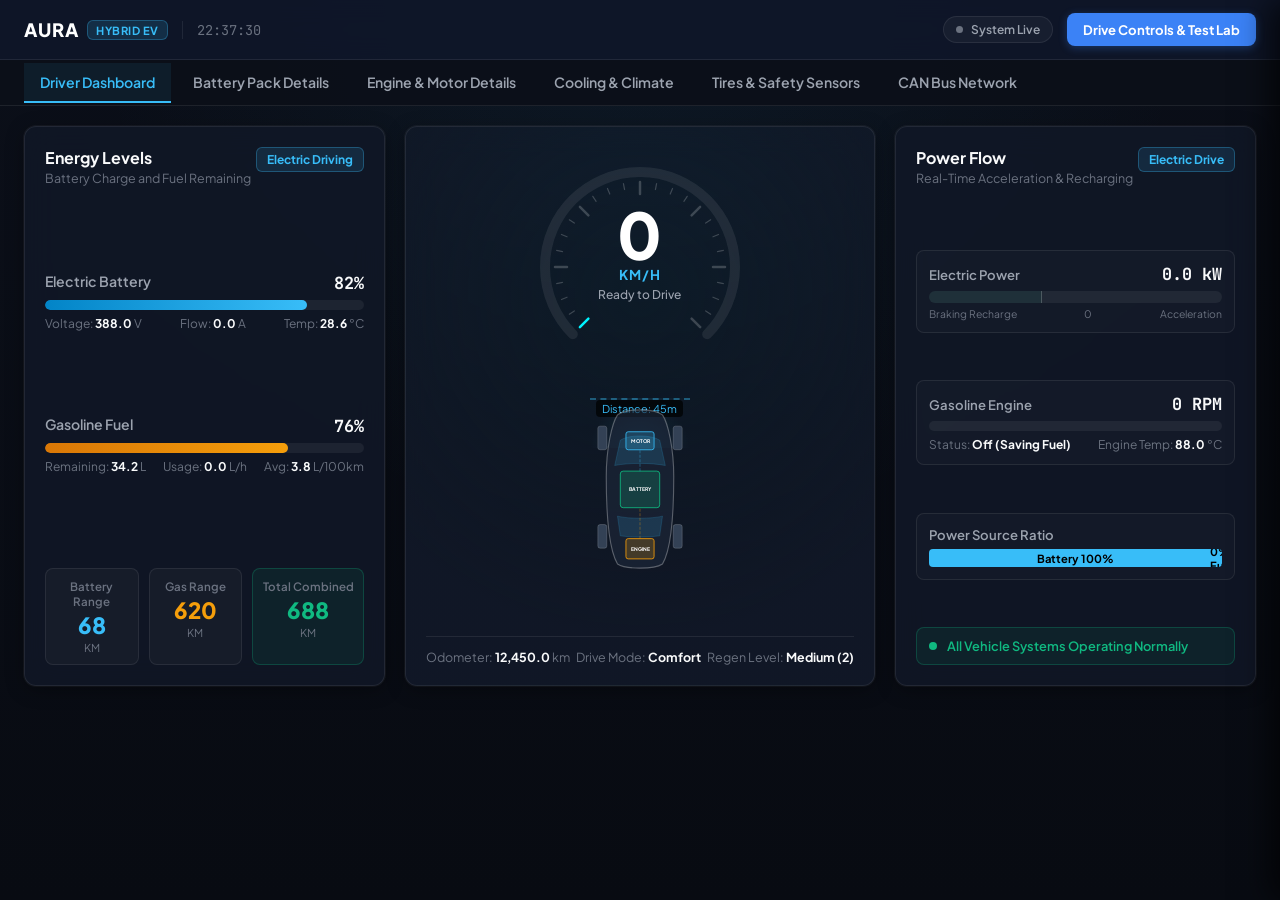
==== commit 7ba0e032: "Remove PRNDB and header telltales; add automated safety incident pop-up modal" ====
--- a/static/index.html
+++ b/static/index.html
@@ -21,15 +21,7 @@
       <div class="system-time" id="system-time">12:00:00</div>
     </div>
 
-    <!-- Safety Status Indicator Telltales (Clean Minimalist Text Badges) -->
-    <div class="header-center-telltales">
-      <div class="telltale" id="tt-ready">READY</div>
-      <div class="telltale" id="tt-limp">LIMP MODE</div>
-      <div class="telltale" id="tt-mil">ENGINE CHECK</div>
-      <div class="telltale" id="tt-batt">BATTERY ALERT</div>
-      <div class="telltale" id="tt-tpms">TIRE PRESSURE</div>
-      <div class="telltale" id="tt-radar">RADAR ALERT</div>
-    </div>
+
 
     <div class="header-right">
       <div class="status-pill" id="can-bus-indicator">
@@ -121,14 +113,7 @@
 
         <!-- Center Column: Speedometer & Car ADAS View -->
         <div class="cockpit-card center-hud-card">
-          <!-- Gear Selection Ribbon -->
-          <div class="gear-selector-bar">
-            <span class="gear-btn active" id="gear-p">P</span>
-            <span class="gear-btn" id="gear-r">R</span>
-            <span class="gear-btn" id="gear-n">N</span>
-            <span class="gear-btn" id="gear-d">D</span>
-            <span class="gear-btn" id="gear-b">B</span>
-          </div>
+
 
           <!-- Speedometer Dial -->
           <div class="speedo-container">
@@ -568,6 +553,39 @@
     </div>
   </aside>
 
+  <!-- Error & Safety Incident Pop-up Modal -->
+  <div class="alert-modal-overlay" id="alert-modal-overlay">
+    <div class="alert-modal-box">
+      <div class="modal-indicator-bar"></div>
+      <div class="alert-modal-header">
+        <span class="modal-badge-warn">Safety System Alert</span>
+        <button class="modal-close-btn" id="btn-modal-dismiss">✕</button>
+      </div>
+      <div class="alert-modal-body">
+        <h3 id="modal-error-title">Issue Detected</h3>
+        <p id="modal-error-desc">A vehicle subsystem has reported abnormal operation.</p>
+        <div class="modal-info-panel">
+          <div class="modal-info-row">
+            <span>Affected Subsystem:</span>
+            <strong id="modal-affected-system">Battery Pack</strong>
+          </div>
+          <div class="modal-info-row">
+            <span>System Diagnostic:</span>
+            <strong id="modal-dtc-code">Critical Alert</strong>
+          </div>
+          <div class="modal-info-row">
+            <span>Automated Remedy:</span>
+            <strong id="modal-action-text">Run Automated Sensor Recalibration & Cooling Boost</strong>
+          </div>
+        </div>
+      </div>
+      <div class="alert-modal-actions">
+        <button class="btn-modal-fix" id="btn-modal-fix">Fix Issue Automatically (OK)</button>
+        <button class="btn-modal-secondary" id="btn-modal-close">Dismiss</button>
+      </div>
+    </div>
+  </div>
+
   <!-- Scripts -->
   <script src="/static/js/gauges.js"></script>
   <script src="/static/js/app.js"></script>
--- a/static/css/dashboard.css
+++ b/static/css/dashboard.css
@@ -1213,3 +1213,164 @@
   text-align: center;
   padding: 16px 0;
 }
+
+/* ==================== 7. ERROR & SAFETY POP-UP MODAL ==================== */
+.alert-modal-overlay {
+  position: fixed;
+  top: 0;
+  left: 0;
+  width: 100vw;
+  height: 100vh;
+  background: rgba(3, 7, 18, 0.75);
+  backdrop-filter: blur(8px);
+  z-index: 500;
+  display: flex;
+  align-items: center;
+  justify-content: center;
+  opacity: 0;
+  pointer-events: none;
+  transition: opacity 0.25s ease;
+}
+
+.alert-modal-overlay.active {
+  opacity: 1;
+  pointer-events: auto;
+}
+
+.alert-modal-box {
+  background: #111827;
+  border: 1px solid rgba(239, 68, 68, 0.4);
+  box-shadow: 0 20px 45px -5px rgba(0, 0, 0, 0.8), 0 0 25px rgba(239, 68, 68, 0.15);
+  border-radius: 14px;
+  width: 90%;
+  max-width: 520px;
+  overflow: hidden;
+  transform: translateY(12px) scale(0.97);
+  transition: transform 0.25s cubic-bezier(0.16, 1, 0.3, 1);
+  position: relative;
+}
+
+.alert-modal-overlay.active .alert-modal-box {
+  transform: translateY(0) scale(1);
+}
+
+.modal-indicator-bar {
+  height: 4px;
+  background: linear-gradient(90deg, #f59e0b, #ef4444);
+}
+
+.alert-modal-header {
+  padding: 16px 20px 0;
+  display: flex;
+  align-items: center;
+  justify-content: space-between;
+}
+
+.modal-badge-warn {
+  font-size: 0.72rem;
+  font-weight: 700;
+  background: rgba(239, 68, 68, 0.15);
+  color: var(--accent-red);
+  border: 1px solid rgba(239, 68, 68, 0.3);
+  padding: 3px 10px;
+  border-radius: 6px;
+  letter-spacing: 0.5px;
+  text-transform: uppercase;
+}
+
+.modal-close-btn {
+  background: transparent;
+  border: none;
+  color: var(--text-muted);
+  font-size: 1.1rem;
+  cursor: pointer;
+  padding: 4px;
+}
+
+.modal-close-btn:hover { color: #fff; }
+
+.alert-modal-body {
+  padding: 16px 20px;
+}
+
+.alert-modal-body h3 {
+  font-size: 1.25rem;
+  font-weight: 800;
+  color: #fff;
+  margin-bottom: 8px;
+}
+
+.alert-modal-body p {
+  font-size: 0.88rem;
+  color: var(--text-secondary);
+  line-height: 1.5;
+  margin-bottom: 16px;
+}
+
+.modal-info-panel {
+  background: rgba(0, 0, 0, 0.35);
+  border: 1px solid var(--border-subtle);
+  border-radius: 8px;
+  padding: 12px 14px;
+  display: flex;
+  flex-direction: column;
+  gap: 8px;
+}
+
+.modal-info-row {
+  display: flex;
+  justify-content: space-between;
+  font-size: 0.8rem;
+  color: var(--text-muted);
+}
+
+.modal-info-row strong {
+  color: var(--text-main);
+}
+
+.alert-modal-actions {
+  padding: 14px 20px 20px;
+  display: flex;
+  gap: 10px;
+  border-top: 1px solid var(--border-subtle);
+}
+
+.btn-modal-fix {
+  flex: 1.6;
+  background: var(--accent-green);
+  border: none;
+  color: #fff;
+  font-family: var(--font-sans);
+  font-size: 0.88rem;
+  font-weight: 700;
+  padding: 12px 16px;
+  border-radius: 8px;
+  cursor: pointer;
+  box-shadow: 0 4px 14px rgba(16, 185, 129, 0.3);
+  transition: all 0.2s ease;
+}
+
+.btn-modal-fix:hover {
+  background: #059669;
+  transform: translateY(-1px);
+}
+
+.btn-modal-secondary {
+  flex: 1;
+  background: rgba(255, 255, 255, 0.05);
+  border: 1px solid var(--border-subtle);
+  color: var(--text-secondary);
+  font-family: var(--font-sans);
+  font-size: 0.85rem;
+  font-weight: 600;
+  padding: 12px 16px;
+  border-radius: 8px;
+  cursor: pointer;
+  transition: all 0.2s ease;
+}
+
+.btn-modal-secondary:hover {
+  background: rgba(255, 255, 255, 0.1);
+  color: #fff;
+}
+
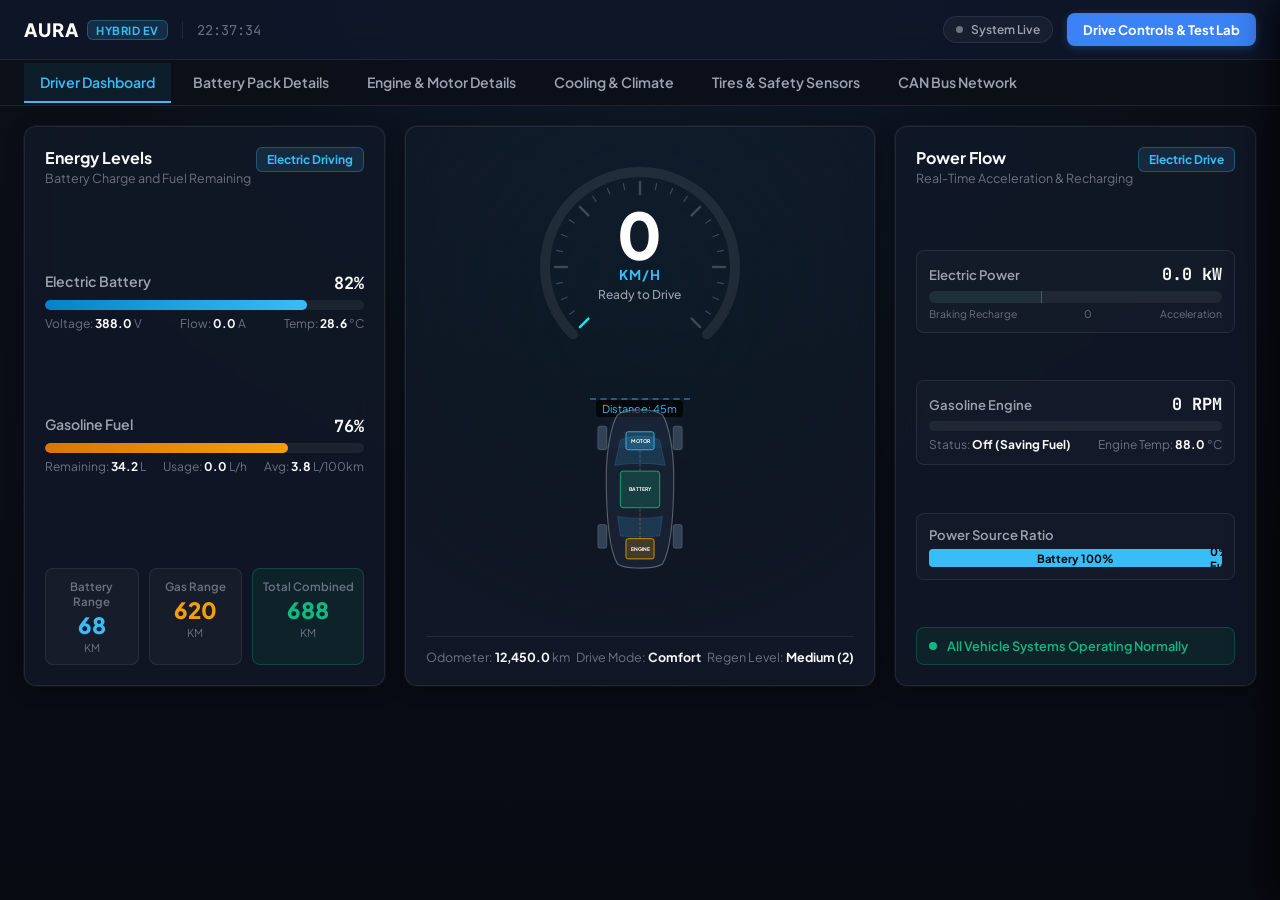
==== commit f7a11c42: "feat(powertrain): implement 3-mode speed-based power distribution and user permission fault pop-up" ====
--- a/static/index.html
+++ b/static/index.html
@@ -309,24 +309,24 @@
           <h3>How the Hybrid System Intelligently Switches Power</h3>
           <div class="hcu-modes-diagram">
             <div class="hcu-mode-box" id="hcu-box-ev">
-              <h4>1. Pure Electric Mode</h4>
-              <p>Engine is completely off. The car runs 100% on battery power with zero tailpipe emissions.</p>
+              <h4>1. Pure Electric (0 – 40 km/h)</h4>
+              <p>Engine completely off. 100% electric motor traction for stop-and-go city traffic with zero fuel consumption and instant torque.</p>
+            </div>
+            <div class="hcu-mode-box" id="hcu-box-parallel">
+              <h4>2. Hybrid Split (40 – 80 km/h)</h4>
+              <p>50/50 balanced power split between electric motor and gas engine operating in its peak BSFC thermal efficiency sweet-spot.</p>
+            </div>
+            <div class="hcu-mode-box" id="hcu-box-direct">
+              <h4>3. Fuel Direct (> 80 km/h)</h4>
+              <p>Gas engine directly drives wheels with high mechanical efficiency for highway cruising, with light electric assist.</p>
             </div>
             <div class="hcu-mode-box" id="hcu-box-series">
-              <h4>2. Series Hybrid Mode</h4>
-              <p>Engine turns on quietly to act as an onboard generator, charging the battery while driving.</p>
-            </div>
-            <div class="hcu-mode-box" id="hcu-box-parallel">
-              <h4>3. Parallel Boost Mode</h4>
-              <p>Both engine and electric motor work together for maximum acceleration and uphill climbing.</p>
-            </div>
-            <div class="hcu-mode-box" id="hcu-box-direct">
-              <h4>4. Engine Highway Cruise</h4>
-              <p>Engine directly drives the wheels at high speeds where gasoline engines are most efficient.</p>
+              <h4>4. Series Sustaining</h4>
+              <p>Engine runs as an onboard generator to sustain the battery during low SoC or Battery Hold mode.</p>
             </div>
             <div class="hcu-mode-box" id="hcu-box-regen">
               <h4>5. Regenerative Braking</h4>
-              <p>When slowing down, the motor acts as a generator to recharge the battery using kinetic energy.</p>
+              <p>Motor acts as a high-power generator during deceleration, harvesting kinetic energy directly back into the battery.</p>
             </div>
           </div>
         </div>
@@ -553,35 +553,35 @@
     </div>
   </aside>
 
-  <!-- Error & Safety Incident Pop-up Modal -->
+  <!-- Error & Safety Incident Pop-up Modal (Asks User Permission to Fix) -->
   <div class="alert-modal-overlay" id="alert-modal-overlay">
     <div class="alert-modal-box">
       <div class="modal-indicator-bar"></div>
       <div class="alert-modal-header">
-        <span class="modal-badge-warn">Safety System Alert</span>
-        <button class="modal-close-btn" id="btn-modal-dismiss">✕</button>
+        <span class="modal-badge-warn">⚠ System Fault • Action Required</span>
+        <button class="modal-close-btn" id="btn-modal-dismiss" title="Close">✕</button>
       </div>
       <div class="alert-modal-body">
-        <h3 id="modal-error-title">Issue Detected</h3>
-        <p id="modal-error-desc">A vehicle subsystem has reported abnormal operation.</p>
+        <h3 id="modal-error-title">Permission Requested: Fault Detected</h3>
+        <p id="modal-error-desc">A vehicle ECU has reported an abnormal condition. Do you grant permission to execute automated diagnostic recalibration and fix this issue?</p>
         <div class="modal-info-panel">
           <div class="modal-info-row">
             <span>Affected Subsystem:</span>
-            <strong id="modal-affected-system">Battery Pack</strong>
+            <strong id="modal-affected-system">Battery Pack (BMS)</strong>
           </div>
           <div class="modal-info-row">
-            <span>System Diagnostic:</span>
-            <strong id="modal-dtc-code">Critical Alert</strong>
+            <span>Diagnostic Code:</span>
+            <strong id="modal-dtc-code">P0A80</strong>
           </div>
           <div class="modal-info-row">
-            <span>Automated Remedy:</span>
-            <strong id="modal-action-text">Run Automated Sensor Recalibration & Cooling Boost</strong>
+            <span>Proposed Fix:</span>
+            <strong id="modal-action-text">Run Automated Electronic Recalibration</strong>
           </div>
         </div>
       </div>
       <div class="alert-modal-actions">
-        <button class="btn-modal-fix" id="btn-modal-fix">Fix Issue Automatically (OK)</button>
-        <button class="btn-modal-secondary" id="btn-modal-close">Dismiss</button>
+        <button class="btn-modal-fix" id="btn-modal-fix">✓ Grant Permission & Fix Issue</button>
+        <button class="btn-modal-secondary" id="btn-modal-close">✕ Dismiss / Keep Fault</button>
       </div>
     </div>
   </div>
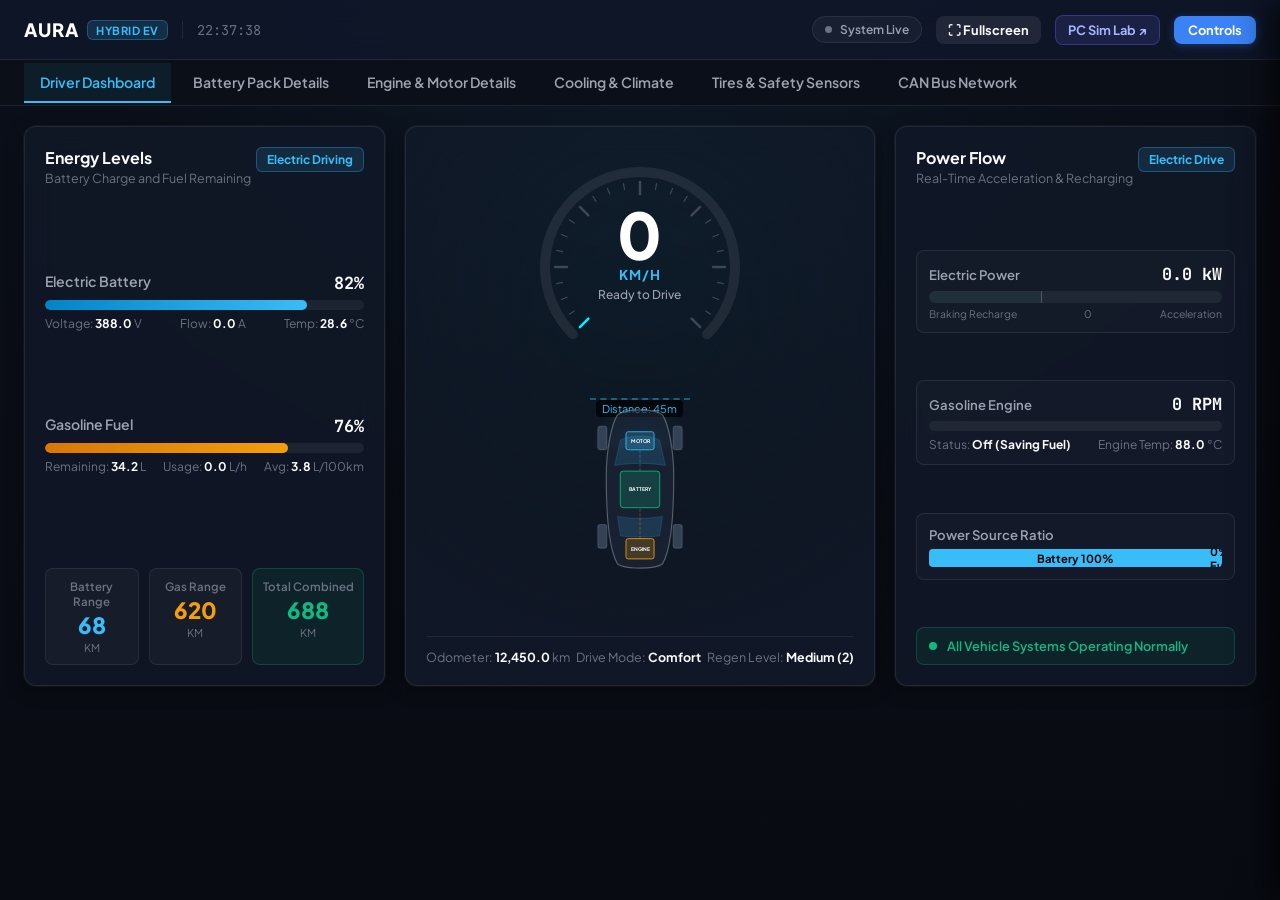
==== commit 704fd694: "Add dual-screen architecture with dedicated PC Mission Control station and tablet cockpit" ====
--- a/static/index.html
+++ b/static/index.html
@@ -28,7 +28,9 @@
         <span class="status-dot active"></span>
         <span class="status-text">System Live</span>
       </div>
-      <button class="btn-toggle-drawer" id="btn-toggle-controls">Drive Controls & Test Lab</button>
+      <button class="btn-fullscreen-toggle" id="btn-fullscreen" title="Toggle Fullscreen (Legion Tab)">⛶ Fullscreen</button>
+      <a href="/simulation" class="btn-sim-link" title="Open PC Simulation Lab">PC Sim Lab ↗</a>
+      <button class="btn-toggle-drawer" id="btn-toggle-controls" title="Quick Controls Drawer">Controls</button>
     </div>
   </header>
 
--- a/static/css/dashboard.css
+++ b/static/css/dashboard.css
@@ -174,14 +174,59 @@
   box-shadow: 0 0 6px var(--accent-green);
 }
 
+.btn-fullscreen-toggle {
+  background: rgba(255, 255, 255, 0.08);
+  border: 1px solid var(--border-medium);
+  color: var(--text-primary);
+  font-family: var(--font-sans);
+  font-size: 0.8rem;
+  font-weight: 700;
+  padding: 6px 12px;
+  border-radius: var(--radius-md);
+  cursor: pointer;
+  transition: all 0.2s ease;
+  display: inline-flex;
+  align-items: center;
+  gap: 6px;
+}
+
+.btn-fullscreen-toggle:hover {
+  background: rgba(56, 189, 248, 0.15);
+  border-color: var(--accent-cyan);
+  color: var(--accent-cyan);
+}
+
+.btn-sim-link {
+  background: rgba(99, 102, 241, 0.15);
+  border: 1px solid rgba(99, 102, 241, 0.35);
+  color: #a5b4fc;
+  font-family: var(--font-sans);
+  font-size: 0.8rem;
+  font-weight: 700;
+  padding: 6px 12px;
+  border-radius: var(--radius-md);
+  text-decoration: none;
+  cursor: pointer;
+  transition: all 0.2s ease;
+  display: inline-flex;
+  align-items: center;
+}
+
+.btn-sim-link:hover {
+  background: rgba(99, 102, 241, 0.3);
+  border-color: #818cf8;
+  color: #fff;
+  transform: translateY(-1px);
+}
+
 .btn-toggle-drawer {
   background: var(--accent-blue);
   border: none;
   color: #fff;
   font-family: var(--font-sans);
-  font-size: 0.82rem;
-  font-weight: 700;
-  padding: 8px 16px;
+  font-size: 0.8rem;
+  font-weight: 700;
+  padding: 6px 14px;
   border-radius: var(--radius-md);
   cursor: pointer;
   box-shadow: 0 2px 8px rgba(59, 130, 246, 0.3);
